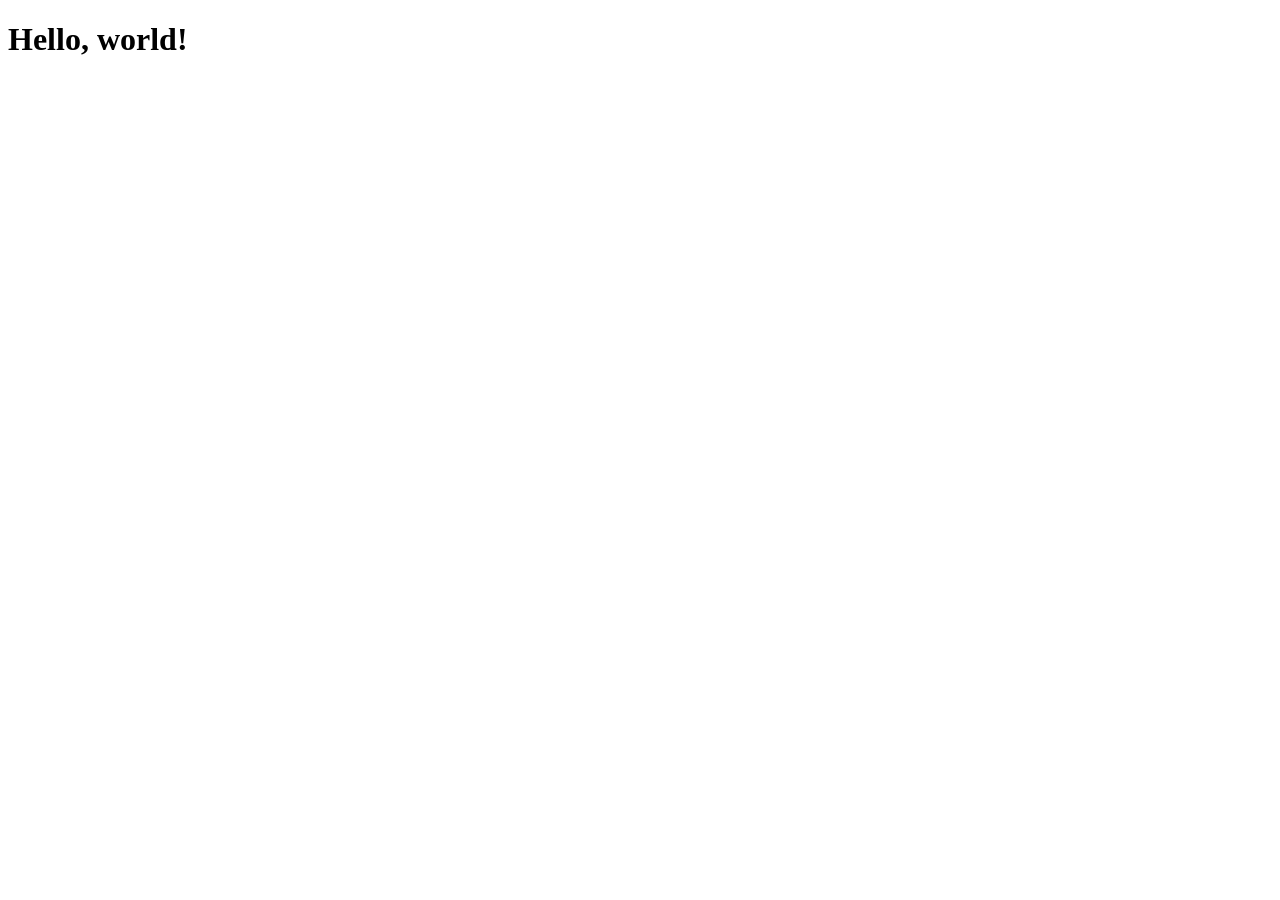
==== index.html @ 2351d935 "Add hello world GitHub Pages site Co-Authored-By: Claude Opus 5.5 <noreply@anthropic.com>" ====
<!doctype html>
<html lang="en">
<head>
  <meta charset="utf-8">
  <meta name="viewport" content="width=device-width, initial-scale=1">
  <title>Temelia</title>
</head>
<body>
  <h1>Hello, world!</h1>
</body>
</html>
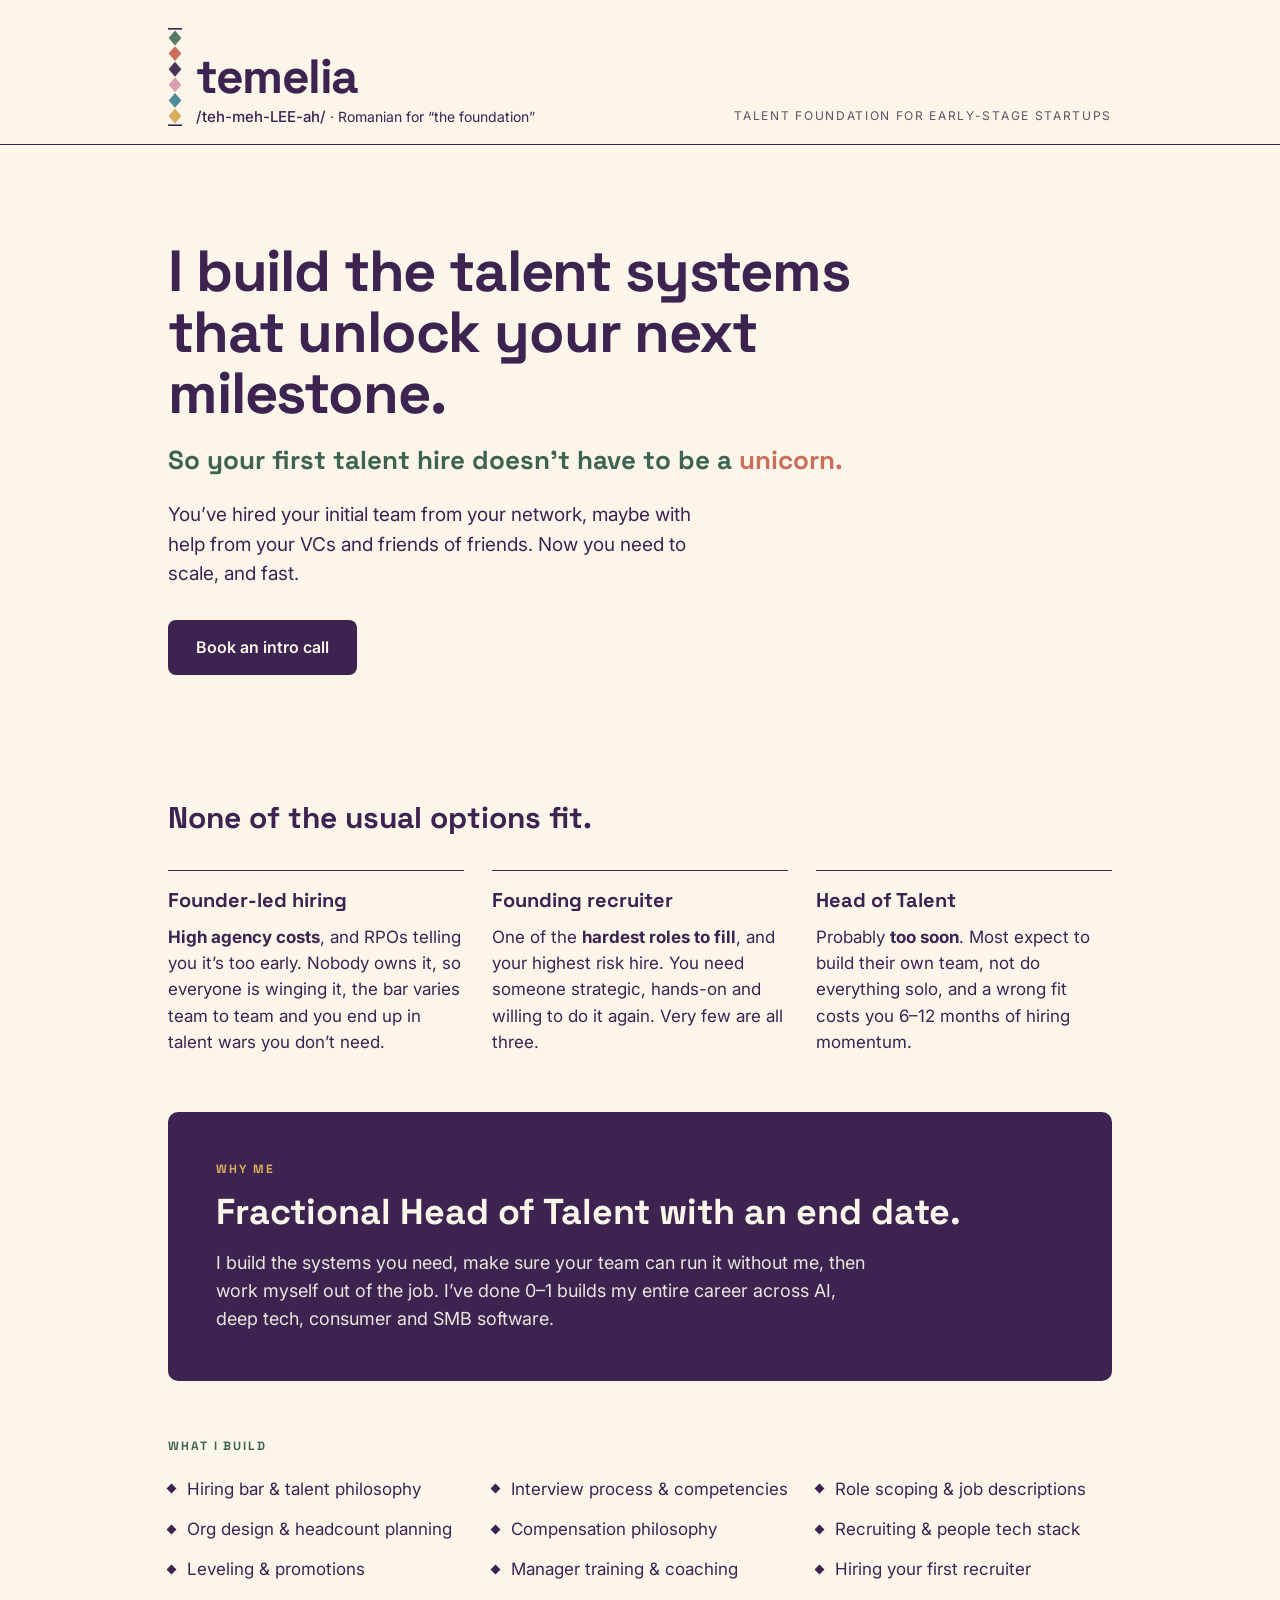
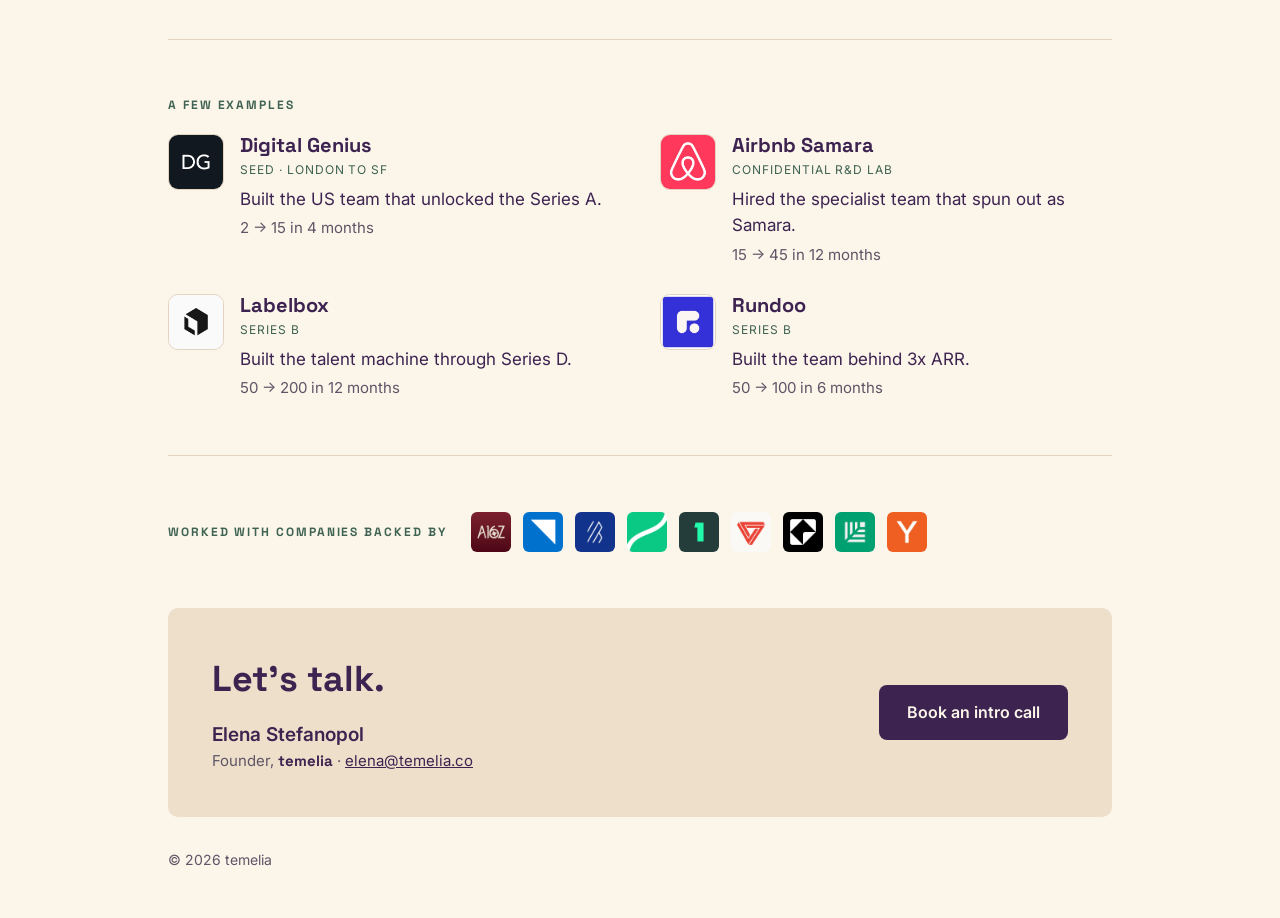
==== commit c9d9903f: "Replace hello world with temelia landing page Built from the Temelia one-pager design: responsive la" ====
--- a/index.html
+++ b/index.html
@@ -3,9 +3,272 @@
 <head>
   <meta charset="utf-8">
   <meta name="viewport" content="width=device-width, initial-scale=1">
-  <title>Temelia</title>
+  <title>temelia — Talent foundation for early-stage startups</title>
+  <meta name="description" content="Fractional Head of Talent with an end date. Elena Stefanopol builds the talent systems that unlock your next milestone.">
+  <link rel="preconnect" href="https://fonts.googleapis.com">
+  <link rel="preconnect" href="https://fonts.gstatic.com" crossorigin>
+  <link href="https://fonts.googleapis.com/css2?family=Inter:wght@400;500;600;700&family=Space+Grotesk:wght@500;700&display=swap" rel="stylesheet">
+  <style>
+    :root {
+      --plum: #3D2350;
+      --plum-2: #4A3358;
+      --green: #3F6352;
+      --sage: #557A66;
+      --coral: #C96F5E;
+      --gold: #D9AE5B;
+      --cream: #FBF5EA;
+      --sand: #EEDFCB;
+      --line: #E2D4C0;
+      --muted: #5E5566;
+      --display: 'Space Grotesk', system-ui, sans-serif;
+      --body: 'Inter', system-ui, -apple-system, sans-serif;
+    }
+    * { box-sizing: border-box; }
+    html { -webkit-text-size-adjust: 100%; }
+    body {
+      margin: 0;
+      background: var(--cream);
+      color: var(--plum);
+      font-family: var(--body);
+      font-size: 17px;
+      line-height: 1.55;
+    }
+    a { color: var(--plum); }
+    a:hover { color: var(--green); }
+    .wrap { max-width: 1040px; margin: 0 auto; padding-inline: clamp(20px, 5vw, 48px); }
+    h1, h2, h3, .display { font-family: var(--display); font-weight: 700; margin: 0; }
+    .eyebrow {
+      font-size: 12px; font-weight: 700; letter-spacing: 0.16em;
+      text-transform: uppercase; color: var(--green); margin: 0 0 20px;
+    }
+
+    /* Header */
+    header.site { border-bottom: 1.5px solid var(--plum); }
+    header.site .wrap {
+      display: flex; justify-content: space-between; align-items: flex-end;
+      gap: 24px; flex-wrap: wrap; padding-block: 28px 18px;
+    }
+    .brand { display: flex; align-items: flex-end; gap: 14px; text-decoration: none; }
+    .brand svg { width: 14px; height: 98px; flex-shrink: 0; display: block; }
+    .wordmark { font-family: var(--display); font-weight: 700; font-size: 48px; line-height: 0.8; letter-spacing: -0.03em; }
+    .pron { margin-top: 10px; font-size: 14px; line-height: 1.3; }
+    .pron b { font-weight: 500; font-size: 15px; }
+    .tagline { font-size: 12px; letter-spacing: 0.14em; text-transform: uppercase; color: var(--muted); }
+
+    /* Hero */
+    .hero { padding-block: clamp(48px, 9vw, 96px) clamp(40px, 6vw, 64px); }
+    .hero h1 { font-size: clamp(34px, 5.6vw, 58px); line-height: 1.05; letter-spacing: -0.02em; max-width: 18ch; }
+    .hero .sub { margin: 20px 0 0; font-family: var(--display); font-weight: 700; font-size: clamp(20px, 2.4vw, 26px); line-height: 1.25; color: var(--green); }
+    .hero .sub span { color: var(--coral); }
+    .hero .lede { margin: 24px 0 0; font-size: 19px; max-width: 46ch; }
+    .btn {
+      display: inline-block; background: var(--plum); color: var(--cream);
+      font-weight: 600; font-size: 16px; padding: 15px 28px; border-radius: 8px;
+      text-decoration: none; white-space: nowrap; transition: background .15s;
+    }
+    .btn:hover { background: var(--green); color: var(--cream); }
+    .hero .btn { margin-top: 32px; }
+
+    section { padding-block: clamp(36px, 6vw, 56px); }
+
+    /* Problem */
+    .problem h2 { font-size: clamp(24px, 3vw, 30px); margin-bottom: 28px; }
+    .cols { display: grid; grid-template-columns: repeat(auto-fit, minmax(260px, 1fr)); gap: 28px; }
+    .col { padding-top: 14px; border-top: 1px solid var(--plum); }
+    .col h3 { font-size: 20px; margin-bottom: 8px; }
+    .col p { margin: 0; }
+
+    /* Why me */
+    .why { background: var(--plum); color: var(--cream); border-radius: 10px; padding: clamp(28px, 5vw, 48px); }
+    .why .eyebrow { color: var(--gold); margin-bottom: 14px; }
+    .why .display { font-size: clamp(26px, 3.6vw, 36px); line-height: 1.15; }
+    .why p { margin: 16px 0 0; font-size: 18px; color: rgba(251,245,234,0.92); max-width: 60ch; }
+
+    /* What I build */
+    .build ul {
+      list-style: none; margin: 0; padding: 0;
+      display: grid; grid-template-columns: repeat(auto-fit, minmax(250px, 1fr)); gap: 14px 28px;
+    }
+    .build li { display: flex; align-items: center; gap: 12px; }
+    .build li::before {
+      content: ""; flex-shrink: 0; width: 7px; height: 7px;
+      background: var(--plum); transform: rotate(45deg);
+    }
+
+    /* Examples */
+    .rule { border: 0; border-top: 1px solid var(--line); margin: 0; }
+    .examples .grid { display: grid; grid-template-columns: repeat(auto-fit, minmax(300px, 1fr)); gap: 28px 40px; }
+    .ex { display: flex; align-items: flex-start; gap: 16px; }
+    .ex img { width: 56px; height: 56px; border-radius: 10px; border: 1px solid var(--line); object-fit: cover; flex-shrink: 0; }
+    .ex h3 { font-size: 20px; line-height: 1.15; }
+    .ex .stage { font-size: 12px; letter-spacing: 0.08em; text-transform: uppercase; color: var(--green); margin-top: 4px; }
+    .ex p { margin: 6px 0 0; }
+    .ex .metric { display: block; margin-top: 4px; font-size: 15px; color: var(--muted); }
+
+    /* Backers */
+    .backers { display: flex; align-items: center; gap: 16px 24px; flex-wrap: wrap; }
+    .backers .eyebrow { margin: 0; }
+    .backers .logos { display: flex; flex-wrap: wrap; gap: 12px; }
+    .backers img { width: 40px; height: 40px; border-radius: 6px; object-fit: cover; display: block; }
+
+    /* Contact */
+    .contact {
+      background: var(--sand); border-radius: 10px; padding: clamp(28px, 5vw, 44px);
+      display: flex; align-items: center; justify-content: space-between; gap: 24px; flex-wrap: wrap;
+    }
+    .contact .display { font-size: clamp(28px, 3.6vw, 36px); margin-bottom: 12px; }
+    .contact .name { font-weight: 600; font-size: 19px; }
+    .contact .meta { color: var(--muted); font-size: 15px; }
+    .contact .meta b { font-family: var(--display); color: var(--plum); }
+
+    footer { padding-block: 32px 48px; font-size: 14px; color: var(--muted); }
+  </style>
 </head>
 <body>
-  <h1>Hello, world!</h1>
+
+  <header class="site">
+    <div class="wrap">
+      <a class="brand" href="/" aria-label="temelia home">
+        <svg viewBox="0 0 88 616" aria-hidden="true">
+          <rect x="0" y="0" width="88" height="10" fill="#3D2350"/>
+          <path d="M44 16 L84 63 L44 110 L4 63 Z" fill="#557A66"/>
+          <path d="M44 114 L84 161 L44 208 L4 161 Z" fill="#C96F5E"/>
+          <path d="M44 212 L84 259 L44 306 L4 259 Z" fill="#4A3358"/>
+          <path d="M44 310 L84 357 L44 404 L4 357 Z" fill="#D9A0B0"/>
+          <path d="M44 408 L84 455 L44 502 L4 455 Z" fill="#4F8A99"/>
+          <path d="M44 506 L84 553 L44 600 L4 553 Z" fill="#D9AE5B"/>
+          <rect x="0" y="606" width="88" height="10" fill="#3D2350"/>
+        </svg>
+        <div>
+          <div class="wordmark">temelia</div>
+          <div class="pron"><b>/teh-meh-LEE-ah/</b> · Romanian for “the foundation”</div>
+        </div>
+      </a>
+      <div class="tagline">Talent foundation for early-stage startups</div>
+    </div>
+  </header>
+
+  <main>
+    <div class="wrap">
+
+      <section class="hero">
+        <h1>I build the talent systems that unlock your next milestone.</h1>
+        <p class="sub">So your first talent hire doesn’t have to be a <span>unicorn.</span></p>
+        <p class="lede">You’ve hired your initial team from your network, maybe with help from your VCs and friends of friends. Now you need to scale, and fast.</p>
+        <a class="btn" href="#contact">Book an intro call</a>
+      </section>
+
+      <section class="problem">
+        <h2>None of the usual options fit.</h2>
+        <div class="cols">
+          <div class="col">
+            <h3>Founder-led hiring</h3>
+            <p><b>High agency costs</b>, and RPOs telling you it’s too early. Nobody owns it, so everyone is winging it, the bar varies team to team and you end up in talent wars you don’t need.</p>
+          </div>
+          <div class="col">
+            <h3>Founding recruiter</h3>
+            <p>One of the <b>hardest roles to fill</b>, and your highest risk hire. You need someone strategic, hands-on and willing to do it again. Very few are all three.</p>
+          </div>
+          <div class="col">
+            <h3>Head of Talent</h3>
+            <p>Probably <b>too soon</b>. Most expect to build their own team, not do everything solo, and a wrong fit costs you 6–12 months of hiring momentum.</p>
+          </div>
+        </div>
+      </section>
+
+      <div class="why">
+        <h2 class="eyebrow">Why me</h2>
+        <p class="display" style="margin:0;color:var(--cream)">Fractional Head of Talent with an end date.</p>
+        <p>I build the systems you need, make sure your team can run it without me, then work myself out of the job. I’ve done 0–1 builds my entire career across AI, deep tech, consumer and SMB software.</p>
+      </div>
+
+      <section class="build">
+        <h2 class="eyebrow">What I build</h2>
+        <ul>
+          <li>Hiring bar &amp; talent philosophy</li>
+          <li>Interview process &amp; competencies</li>
+          <li>Role scoping &amp; job descriptions</li>
+          <li>Org design &amp; headcount planning</li>
+          <li>Compensation philosophy</li>
+          <li>Recruiting &amp; people tech stack</li>
+          <li>Leveling &amp; promotions</li>
+          <li>Manager training &amp; coaching</li>
+          <li>Hiring your first recruiter</li>
+        </ul>
+      </section>
+
+      <hr class="rule">
+
+      <section class="examples">
+        <h2 class="eyebrow">A few examples</h2>
+        <div class="grid">
+          <div class="ex">
+            <img src="assets/logos/digital-genius.jpg" alt="Digital Genius logo" width="56" height="56">
+            <div>
+              <h3>Digital Genius</h3>
+              <div class="stage">Seed · London to SF</div>
+              <p>Built the US team that unlocked the Series A.<span class="metric">2 → 15 in 4 months</span></p>
+            </div>
+          </div>
+          <div class="ex">
+            <img src="assets/logos/airbnb.jpg" alt="Airbnb logo" width="56" height="56">
+            <div>
+              <h3>Airbnb Samara</h3>
+              <div class="stage">Confidential R&amp;D lab</div>
+              <p>Hired the specialist team that spun out as Samara.<span class="metric">15 → 45 in 12 months</span></p>
+            </div>
+          </div>
+          <div class="ex">
+            <img src="assets/logos/labelbox.jpg" alt="Labelbox logo" width="56" height="56">
+            <div>
+              <h3>Labelbox</h3>
+              <div class="stage">Series B</div>
+              <p>Built the talent machine through Series D.<span class="metric">50 → 200 in 12 months</span></p>
+            </div>
+          </div>
+          <div class="ex">
+            <img src="assets/logos/rundoo.jpg" alt="Rundoo logo" width="56" height="56">
+            <div>
+              <h3>Rundoo</h3>
+              <div class="stage">Series B</div>
+              <p>Built the team behind 3x ARR.<span class="metric">50 → 100 in 6 months</span></p>
+            </div>
+          </div>
+        </div>
+      </section>
+
+      <hr class="rule">
+
+      <section class="backers">
+        <h2 class="eyebrow">Worked with companies backed by</h2>
+        <div class="logos">
+          <img src="assets/logos/a16z.jpg" alt="a16z" title="a16z" width="40" height="40">
+          <img src="assets/logos/battery-ventures.jpg" alt="Battery Ventures" title="Battery Ventures" width="40" height="40">
+          <img src="assets/logos/bessemer.jpg" alt="Bessemer Venture Partners" title="Bessemer Venture Partners" width="40" height="40">
+          <img src="assets/logos/b-capital.jpg" alt="B Capital" title="B Capital" width="40" height="40">
+          <img src="assets/logos/first-round.jpg" alt="First Round Capital" title="First Round Capital" width="40" height="40">
+          <img src="assets/logos/gradient-ventures.jpg" alt="Gradient Ventures" title="Gradient Ventures" width="40" height="40">
+          <img src="assets/logos/kleiner-perkins.jpg" alt="Kleiner Perkins" title="Kleiner Perkins" width="40" height="40">
+          <img src="assets/logos/sequoia.jpg" alt="Sequoia Capital" title="Sequoia Capital" width="40" height="40">
+          <img src="assets/logos/y-combinator.jpg" alt="Y Combinator" title="Y Combinator" width="40" height="40">
+        </div>
+      </section>
+
+      <div class="contact" id="contact">
+        <div>
+          <h2 class="display">Let’s talk.</h2>
+          <div class="name">Elena Stefanopol</div>
+          <div class="meta">Founder, <b>temelia</b> · <a href="mailto:elena@temelia.co">elena@temelia.co</a></div>
+        </div>
+        <a class="btn" href="mailto:elena@temelia.co?subject=Intro%20call">Book an intro call</a>
+      </div>
+
+    </div>
+  </main>
+
+  <footer>
+    <div class="wrap">© 2026 temelia</div>
+  </footer>
+
 </body>
 </html>
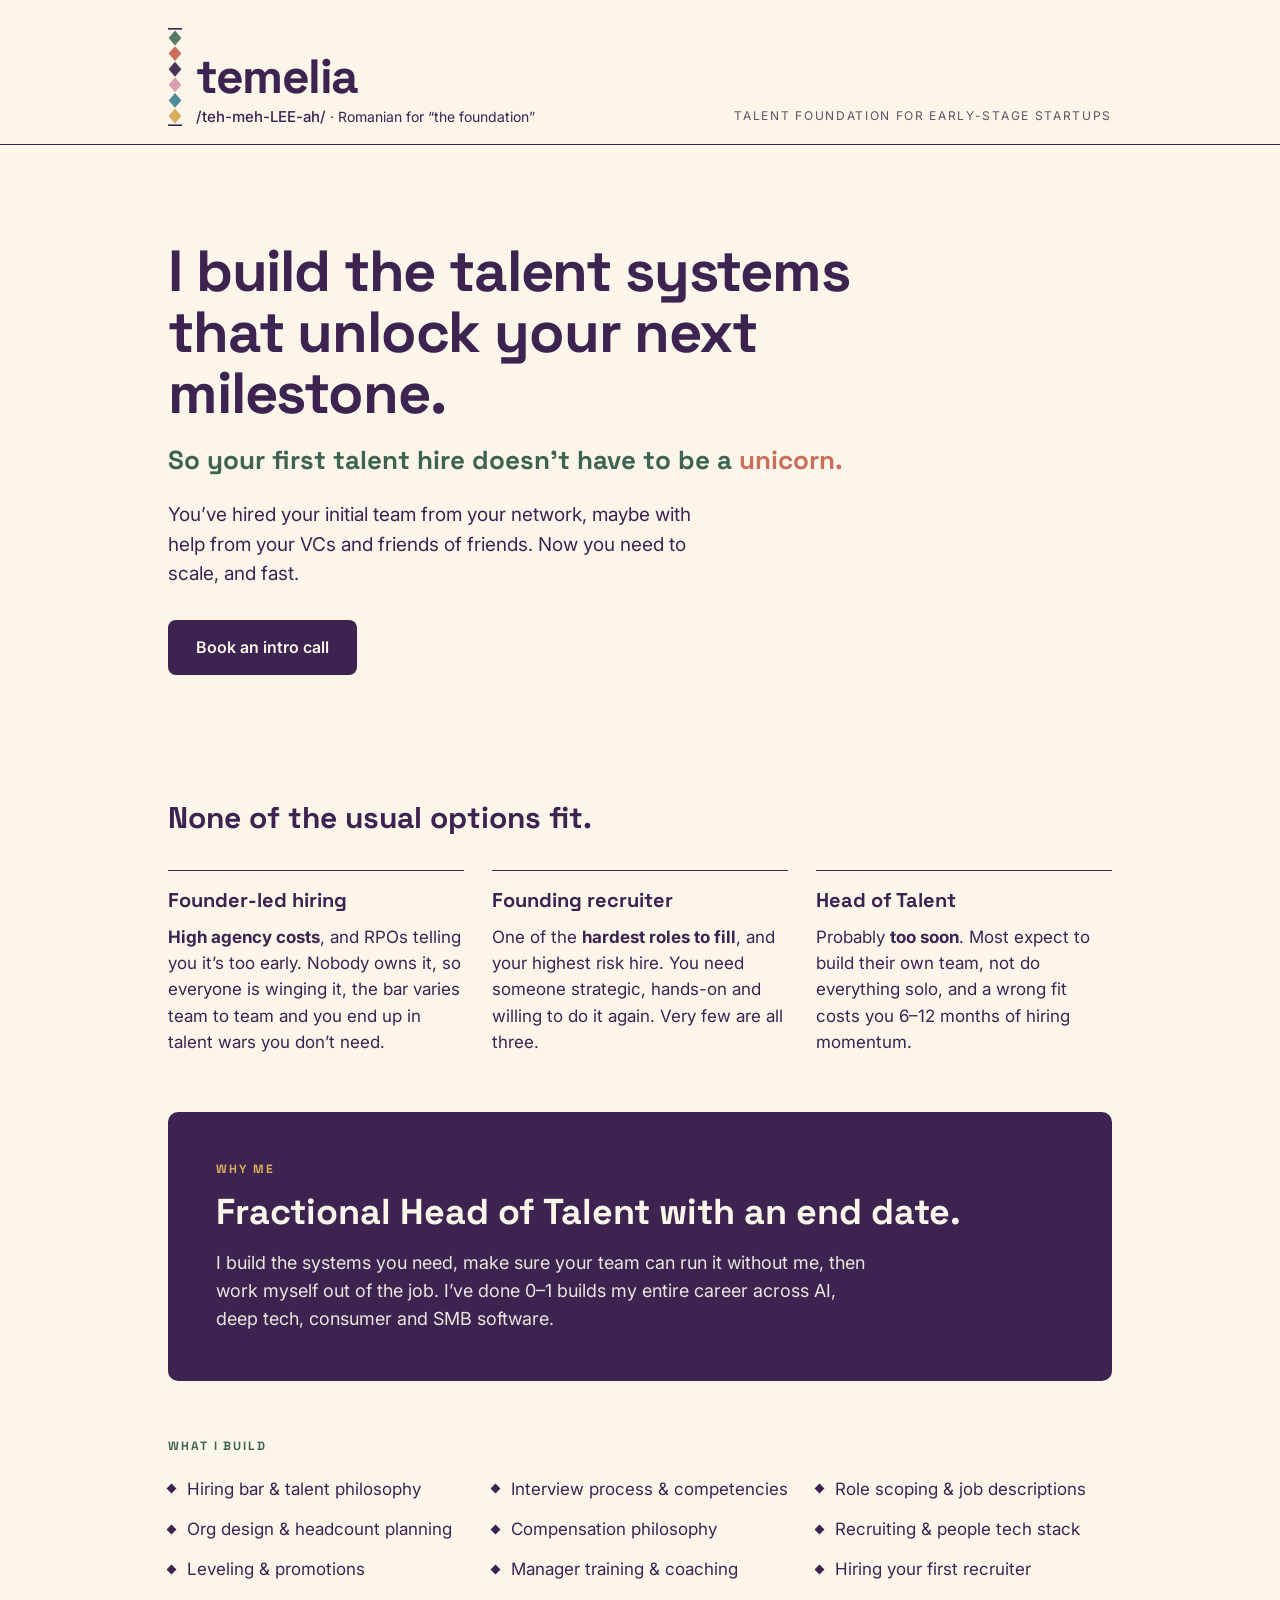
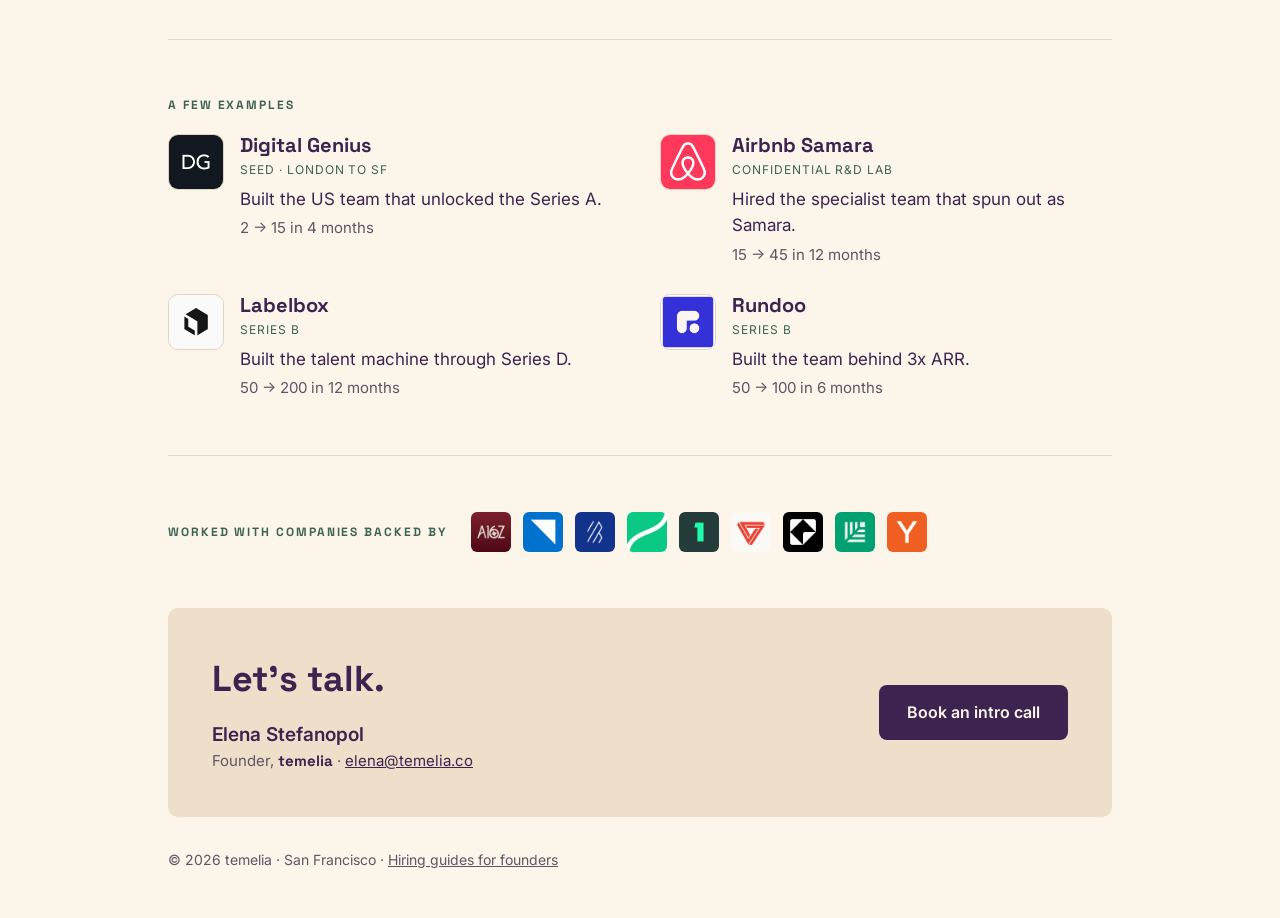
==== commit 5ffde5f2: "Add /guides section for AI answer engines, plus crawler and schema basics - Six answer-first guides " ====
--- a/index.html
+++ b/index.html
@@ -3,8 +3,131 @@
 <head>
   <meta charset="utf-8">
   <meta name="viewport" content="width=device-width, initial-scale=1">
-  <title>temelia — Talent foundation for early-stage startups</title>
+  <title>temelia | Talent foundation for early-stage startups</title>
   <meta name="description" content="Fractional Head of Talent with an end date. Elena Stefanopol builds the talent systems that unlock your next milestone.">
+  <link rel="canonical" href="https://temelia.co/">
+  <meta property="og:type" content="website">
+  <meta property="og:site_name" content="temelia">
+  <meta property="og:title" content="temelia | Fractional Head of Talent for San Francisco startups">
+  <meta property="og:description" content="Elena Stefanopol builds the talent systems that unlock your next milestone. Fractional Head of Talent with an end date.">
+  <meta property="og:url" content="https://temelia.co/">
+  <meta property="og:image" content="https://temelia.co/assets/og-default.png">
+  <meta property="og:image:width" content="1200">
+  <meta property="og:image:height" content="630">
+  <meta name="twitter:card" content="summary_large_image">
+  <meta name="twitter:image" content="https://temelia.co/assets/og-default.png">
+  <link rel="alternate" type="text/plain" href="/llms.txt" title="llms.txt">
+  <script type="application/ld+json">
+{
+  "@context": "https://schema.org",
+  "@graph": [
+    {
+      "@type": [
+        "Organization",
+        "ProfessionalService"
+      ],
+      "@id": "https://temelia.co/#organization",
+      "name": "temelia",
+      "url": "https://temelia.co/",
+      "logo": "https://temelia.co/assets/apple-touch-icon.png",
+      "image": "https://temelia.co/assets/og-default.png",
+      "description": "Fractional Head of Talent practice for early-stage startups in the San Francisco Bay Area. temelia builds the hiring bar, interview process, headcount plan, compensation philosophy and recruiting stack, then hands it off on a defined end date.",
+      "slogan": "Talent foundation for early-stage startups",
+      "email": "elena@temelia.co",
+      "founder": {
+        "@id": "https://temelia.co/#elena"
+      },
+      "address": {
+        "@type": "PostalAddress",
+        "addressLocality": "San Francisco",
+        "addressRegion": "CA",
+        "addressCountry": "US"
+      },
+      "areaServed": [
+        {
+          "@type": "Place",
+          "name": "San Francisco Bay Area"
+        },
+        {
+          "@type": "Country",
+          "name": "United States"
+        }
+      ],
+      "priceRange": "From $30,000 per month",
+      "knowsAbout": [
+        "Startup hiring",
+        "Fractional Head of Talent",
+        "Structured interviews",
+        "Hiring a founding recruiter",
+        "Headcount planning",
+        "Compensation philosophy"
+      ],
+      "hasOfferCatalog": {
+        "@type": "OfferCatalog",
+        "name": "Fractional Head of Talent",
+        "itemListElement": [
+          {
+            "@type": "Offer",
+            "itemOffered": {
+              "@type": "Service",
+              "name": "Fractional Head of Talent engagement",
+              "serviceType": "Fractional Head of Talent",
+              "description": "A fixed-term engagement that builds a startup's talent system and hires the first recruiter, with a defined end date.",
+              "areaServed": "San Francisco Bay Area",
+              "provider": {
+                "@id": "https://temelia.co/#organization"
+              }
+            },
+            "priceSpecification": {
+              "@type": "UnitPriceSpecification",
+              "minPrice": 30000,
+              "priceCurrency": "USD",
+              "unitText": "MONTH"
+            }
+          }
+        ]
+      },
+      "sameAs": [
+        "https://www.linkedin.com/in/elenastefanopol/",
+        "https://speedoftalent.substack.com/"
+      ]
+    },
+    {
+      "@type": "Person",
+      "@id": "https://temelia.co/#elena",
+      "name": "Elena Stefanopol",
+      "jobTitle": "Fractional Head of Talent",
+      "url": "https://temelia.co/guides/elena-stefanopol/",
+      "image": "https://temelia.co/assets/elena.jpeg",
+      "worksFor": {
+        "@id": "https://temelia.co/#organization"
+      },
+      "homeLocation": {
+        "@type": "Place",
+        "name": "San Francisco, California"
+      },
+      "sameAs": [
+        "https://www.linkedin.com/in/elenastefanopol/",
+        "https://speedoftalent.substack.com/",
+        "https://substack.com/@speedoftalent",
+        "https://medium.com/@helenofpanda"
+      ]
+    },
+    {
+      "@type": "WebSite",
+      "@id": "https://temelia.co/#website",
+      "url": "https://temelia.co/",
+      "name": "temelia",
+      "publisher": {
+        "@id": "https://temelia.co/#organization"
+      },
+      "inLanguage": "en-US"
+    }
+  ]
+}
+  </script>
+  <link rel="icon" type="image/png" sizes="32x32" href="assets/favicon-32.png">
+  <link rel="apple-touch-icon" href="assets/apple-touch-icon.png">
   <link rel="preconnect" href="https://fonts.googleapis.com">
   <link rel="preconnect" href="https://fonts.gstatic.com" crossorigin>
   <link href="https://fonts.googleapis.com/css2?family=Inter:wght@400;500;600;700&family=Space+Grotesk:wght@500;700&display=swap" rel="stylesheet">
@@ -155,7 +278,7 @@
         <h1>I build the talent systems that unlock your next milestone.</h1>
         <p class="sub">So your first talent hire doesn’t have to be a <span>unicorn.</span></p>
         <p class="lede">You’ve hired your initial team from your network, maybe with help from your VCs and friends of friends. Now you need to scale, and fast.</p>
-        <a class="btn" href="#contact">Book an intro call</a>
+        <a class="btn" href="mailto:elena@temelia.co?subject=Intro%20call">Book an intro call</a>
       </section>
 
       <section class="problem">
@@ -267,7 +390,7 @@
   </main>
 
   <footer>
-    <div class="wrap">© 2026 temelia</div>
+    <div class="wrap">© 2026 temelia · San Francisco · <a href="/guides/" style="color:inherit">Hiring guides for founders</a></div>
   </footer>
 
 </body>
